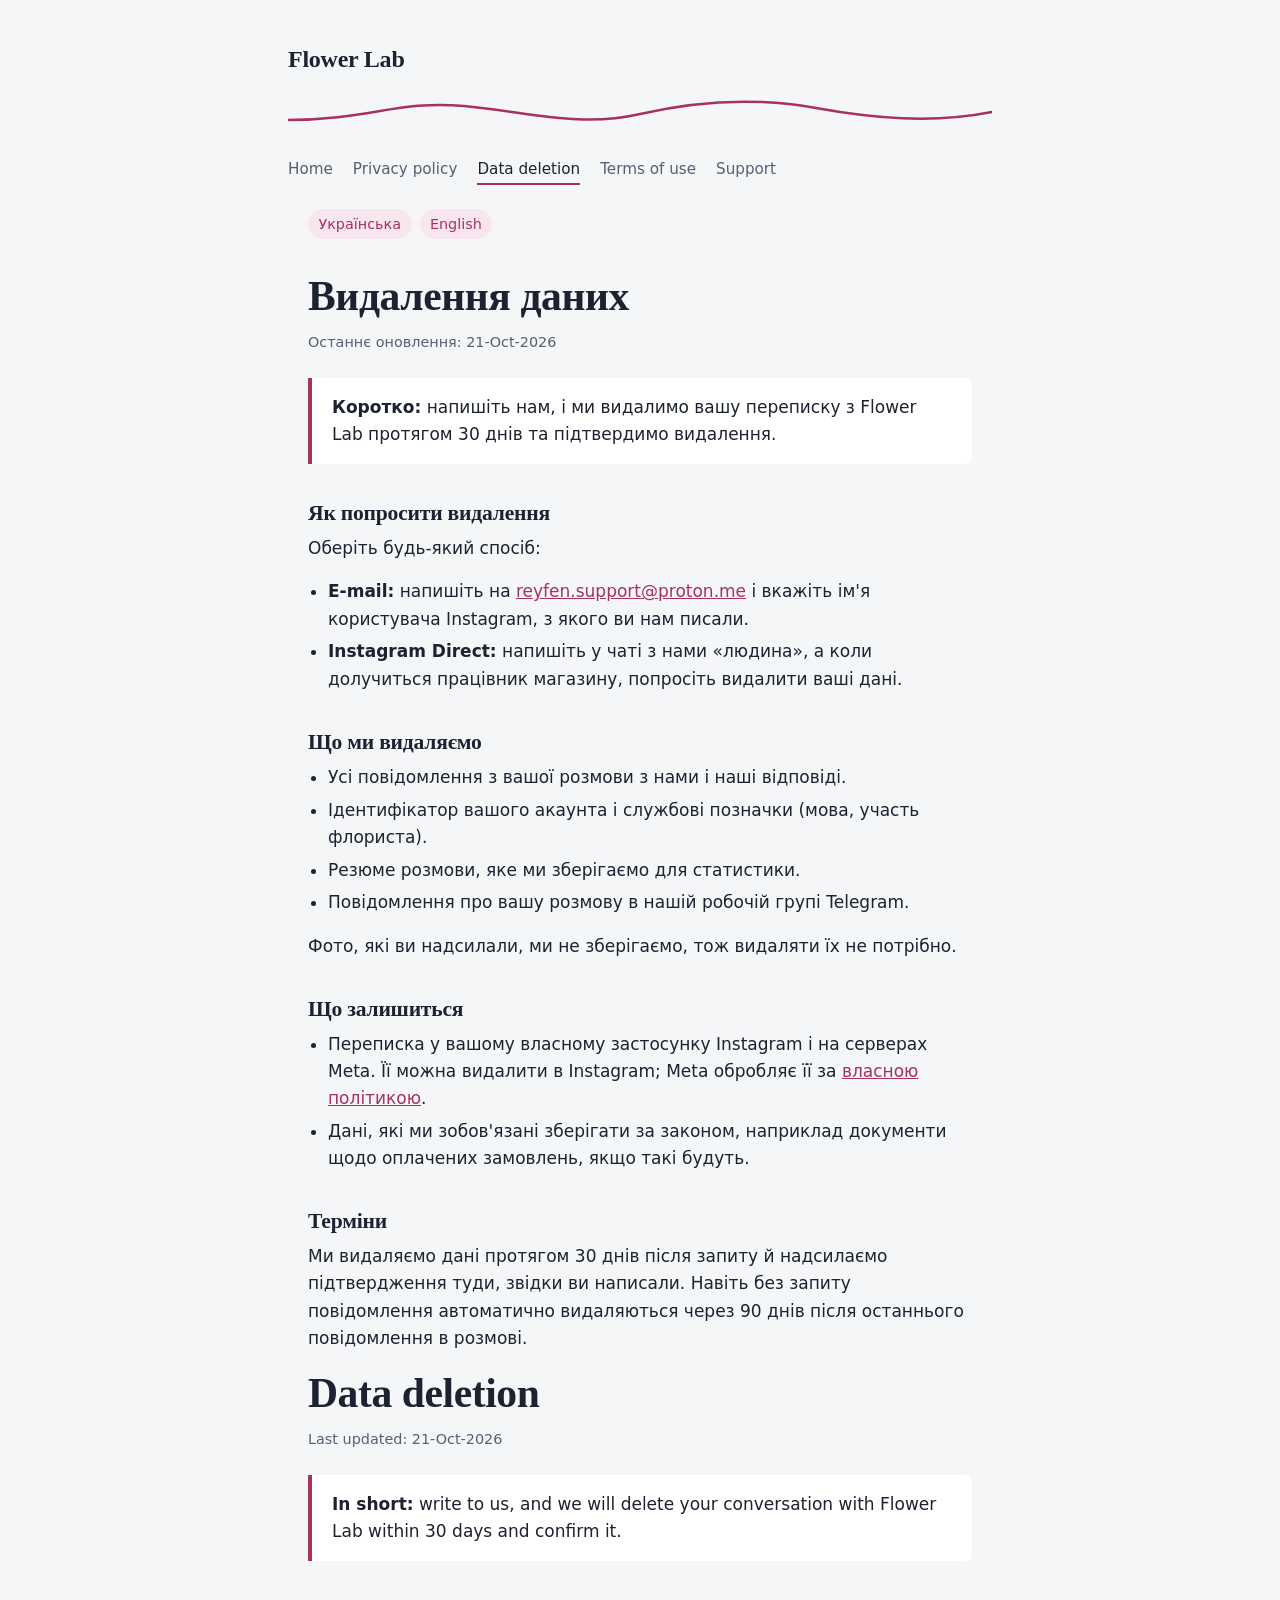
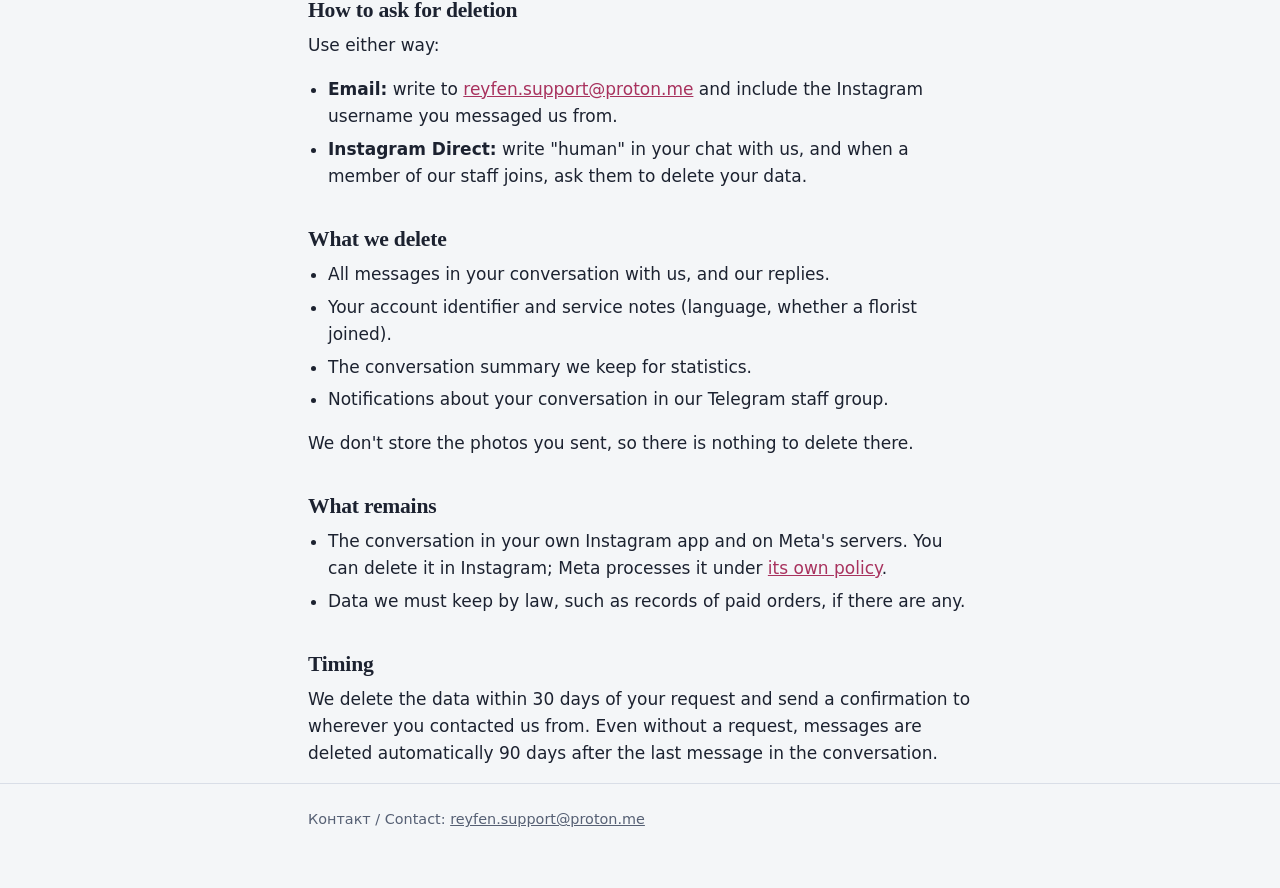
==== data-deletion.html @ 4a2acedc "Add Flower Lab legal pages: privacy, data deletion, terms, support Public pages Meta requires before" ====
<!doctype html>
<html lang="uk">
<head>
  <meta charset="utf-8">
  <meta name="viewport" content="width=device-width, initial-scale=1">
  <title>Data deletion: Flower Lab</title>
  <link rel="stylesheet" href="style.css">
</head>
<body>
  <header class="site-header wrap">
    <a class="brand" href="index.html">Flower Lab</a>
    <svg class="contour" viewBox="0 0 700 48" preserveAspectRatio="none" aria-hidden="true" focusable="false">
      <path d="M0 30 C 80 30, 110 10, 175 16 S 290 38, 350 24 S 470 8, 525 18 S 640 34, 700 22" fill="none" stroke="currentColor" stroke-width="2.5" stroke-linecap="round" vector-effect="non-scaling-stroke"/>
    </svg>
    <nav class="site-nav" aria-label="Site">
      <a href="index.html">Home</a>
      <a href="privacy.html">Privacy policy</a>
      <a href="data-deletion.html" aria-current="page">Data deletion</a>
      <a href="terms.html">Terms of use</a>
      <a href="support.html">Support</a>
    </nav>
  </header>

  <main class="wrap">
    <nav class="lang" aria-label="Language">
      <a href="#uk" hreflang="uk">Українська</a>
      <a href="#en" hreflang="en">English</a>
    </nav>

    <!-- ===================== УКРАЇНСЬКА ===================== -->
    <section id="uk" lang="uk">
      <h1>Видалення даних</h1>
      <p class="updated">Останнє оновлення: 21-Oct-2026</p>

      <div class="summary">
        <p><strong>Коротко:</strong> напишіть нам, і ми видалимо вашу переписку з Flower Lab протягом 30 днів та підтвердимо видалення.</p>
      </div>

      <h2>Як попросити видалення</h2>
      <p>Оберіть будь-який спосіб:</p>
      <ul>
        <li><strong>E-mail:</strong> напишіть на <a href="mailto:reyfen.support@proton.me?subject=Data%20deletion%20request">reyfen.support@proton.me</a> і вкажіть ім'я користувача Instagram, з якого ви нам писали.</li>
        <li><strong>Instagram Direct:</strong> напишіть у чаті з нами «людина», а коли долучиться працівник магазину, попросіть видалити ваші дані.</li>
      </ul>

      <h2>Що ми видаляємо</h2>
      <ul>
        <li>Усі повідомлення з вашої розмови з нами і наші відповіді.</li>
        <li>Ідентифікатор вашого акаунта і службові позначки (мова, участь флориста).</li>
        <li>Резюме розмови, яке ми зберігаємо для статистики.</li>
        <li>Повідомлення про вашу розмову в нашій робочій групі Telegram.</li>
      </ul>
      <p>Фото, які ви надсилали, ми не зберігаємо, тож видаляти їх не потрібно.</p>

      <h2>Що залишиться</h2>
      <ul>
        <li>Переписка у вашому власному застосунку Instagram і на серверах Meta. Її можна видалити в Instagram; Meta обробляє її за <a href="https://privacycenter.instagram.com/policy">власною політикою</a>.</li>
        <li>Дані, які ми зобов'язані зберігати за законом, наприклад документи щодо оплачених замовлень, якщо такі будуть.</li>
      </ul>

      <h2>Терміни</h2>
      <p>Ми видаляємо дані протягом 30 днів після запиту й надсилаємо підтвердження туди, звідки ви написали. Навіть без запиту повідомлення автоматично видаляються через 90 днів після останнього повідомлення в розмові.</p>
    </section>

    <!-- ===================== ENGLISH ===================== -->
    <section id="en" lang="en">
      <h1>Data deletion</h1>
      <p class="updated">Last updated: 21-Oct-2026</p>

      <div class="summary">
        <p><strong>In short:</strong> write to us, and we will delete your conversation with Flower Lab within 30 days and confirm it.</p>
      </div>

      <h2>How to ask for deletion</h2>
      <p>Use either way:</p>
      <ul>
        <li><strong>Email:</strong> write to <a href="mailto:reyfen.support@proton.me?subject=Data%20deletion%20request">reyfen.support@proton.me</a> and include the Instagram username you messaged us from.</li>
        <li><strong>Instagram Direct:</strong> write "human" in your chat with us, and when a member of our staff joins, ask them to delete your data.</li>
      </ul>

      <h2>What we delete</h2>
      <ul>
        <li>All messages in your conversation with us, and our replies.</li>
        <li>Your account identifier and service notes (language, whether a florist joined).</li>
        <li>The conversation summary we keep for statistics.</li>
        <li>Notifications about your conversation in our Telegram staff group.</li>
      </ul>
      <p>We don't store the photos you sent, so there is nothing to delete there.</p>

      <h2>What remains</h2>
      <ul>
        <li>The conversation in your own Instagram app and on Meta's servers. You can delete it in Instagram; Meta processes it under <a href="https://privacycenter.instagram.com/policy">its own policy</a>.</li>
        <li>Data we must keep by law, such as records of paid orders, if there are any.</li>
      </ul>

      <h2>Timing</h2>
      <p>We delete the data within 30 days of your request and send a confirmation to wherever you contacted us from. Even without a request, messages are deleted automatically 90 days after the last message in the conversation.</p>
    </section>
  </main>

  <footer class="site-footer">
    <div class="wrap">
      <p>Контакт / Contact: <a href="mailto:reyfen.support@proton.me">reyfen.support@proton.me</a></p>
    </div>
  </footer>
</body>
</html>
---- style.css ----
/* System fonts only: loading web fonts from a third party would send
   visitors' IP addresses elsewhere, which the privacy policy says we don't do. */
:root {
  color-scheme: light;
  --bg: #f4f6f8;
  --surface: #ffffff;
  --ink: #1c2230;
  --muted: #566074;
  --line: #d9dee7;
  --accent: #a8325e;
  --accent-soft: #f8e6ee;
  --serif: Charter, "Bitstream Charter", "Sitka Text", Cambria, Georgia, serif;
  --sans: system-ui, -apple-system, "Segoe UI", Roboto, "Helvetica Neue", Arial, sans-serif;
}

@media (prefers-color-scheme: dark) {
  :root {
    color-scheme: dark;
    --bg: #12151c;
    --surface: #1a1e27;
    --ink: #e6e8ee;
    --muted: #9aa3b5;
    --line: #2b313d;
    --accent: #f29bbd;
    --accent-soft: #3a2230;
  }
}

* { box-sizing: border-box; }

html { -webkit-text-size-adjust: 100%; }

body {
  margin: 0;
  background: var(--bg);
  color: var(--ink);
  font-family: var(--sans);
  font-size: 1.0625rem;
  line-height: 1.6;
}

.wrap {
  max-width: 44rem;
  margin: 0 auto;
  padding: 0 1.25rem;
}


/* Header: shop name over a single stem-like curve, the one decorative element */
.site-header {
  padding: 2.5rem 0 1.5rem;
}

.brand {
  display: inline-block;
  color: var(--ink);
  text-decoration: none;
  font-family: var(--serif);
  font-size: 1.5rem;
  font-weight: 600;
  letter-spacing: -0.01em;
}

.contour {
  display: block;
  width: 100%;
  height: 48px;
  margin-top: 0.75rem;
  color: var(--accent);
}

.site-nav {
  display: flex;
  flex-wrap: wrap;
  gap: 0.25rem 1.25rem;
  margin-top: 1rem;
  font-size: 0.95rem;
}

.site-nav a {
  color: var(--muted);
  text-decoration: none;
  padding: 0.15rem 0;
  border-bottom: 2px solid transparent;
}

.site-nav a:hover { color: var(--ink); }

.site-nav a[aria-current="page"] {
  color: var(--ink);
  border-bottom-color: var(--accent);
}

.lang {
  display: flex;
  gap: 0.5rem;
  margin: 0 0 2rem;
  font-size: 0.9rem;
}

.lang a {
  color: var(--accent);
  background: var(--accent-soft);
  padding: 0.2rem 0.65rem;
  border-radius: 999px;
  text-decoration: none;
}

main { padding-bottom: 3rem; }

h1, h2, h3 {
  font-family: var(--serif);
  line-height: 1.25;
  letter-spacing: -0.01em;
}

h1 {
  font-size: clamp(1.9rem, 5vw, 2.6rem);
  margin: 0 0 0.5rem;
}

h2 {
  font-size: 1.35rem;
  margin: 2.25rem 0 0.5rem;
}

h3 {
  font-size: 1.1rem;
  margin: 1.5rem 0 0.35rem;
}

p, ul { margin: 0 0 1rem; }

ul { padding-left: 1.25rem; }

li { margin-bottom: 0.35rem; }

a { color: var(--accent); }

a:focus-visible {
  outline: 3px solid var(--accent);
  outline-offset: 2px;
  border-radius: 2px;
}

.lede {
  font-size: 1.2rem;
  color: var(--muted);
  margin-bottom: 1.5rem;
}

.updated {
  color: var(--muted);
  font-size: 0.9rem;
}

/* The short summary at the top of the privacy policy and the data deletion page */
.summary {
  background: var(--surface);
  border-left: 4px solid var(--accent);
  border-radius: 0 6px 6px 0;
  padding: 1rem 1.25rem;
  margin: 1.5rem 0;
}

.summary p:last-child { margin-bottom: 0; }

.details {
  background: var(--surface);
  border: 1px solid var(--line);
  border-radius: 6px;
  padding: 1rem 1.25rem;
}

.details p { margin: 0; }





.site-footer {
  border-top: 1px solid var(--line);
  padding: 1.5rem 0 2.5rem;
  color: var(--muted);
  font-size: 0.9rem;
}

.site-footer a { color: var(--muted); }
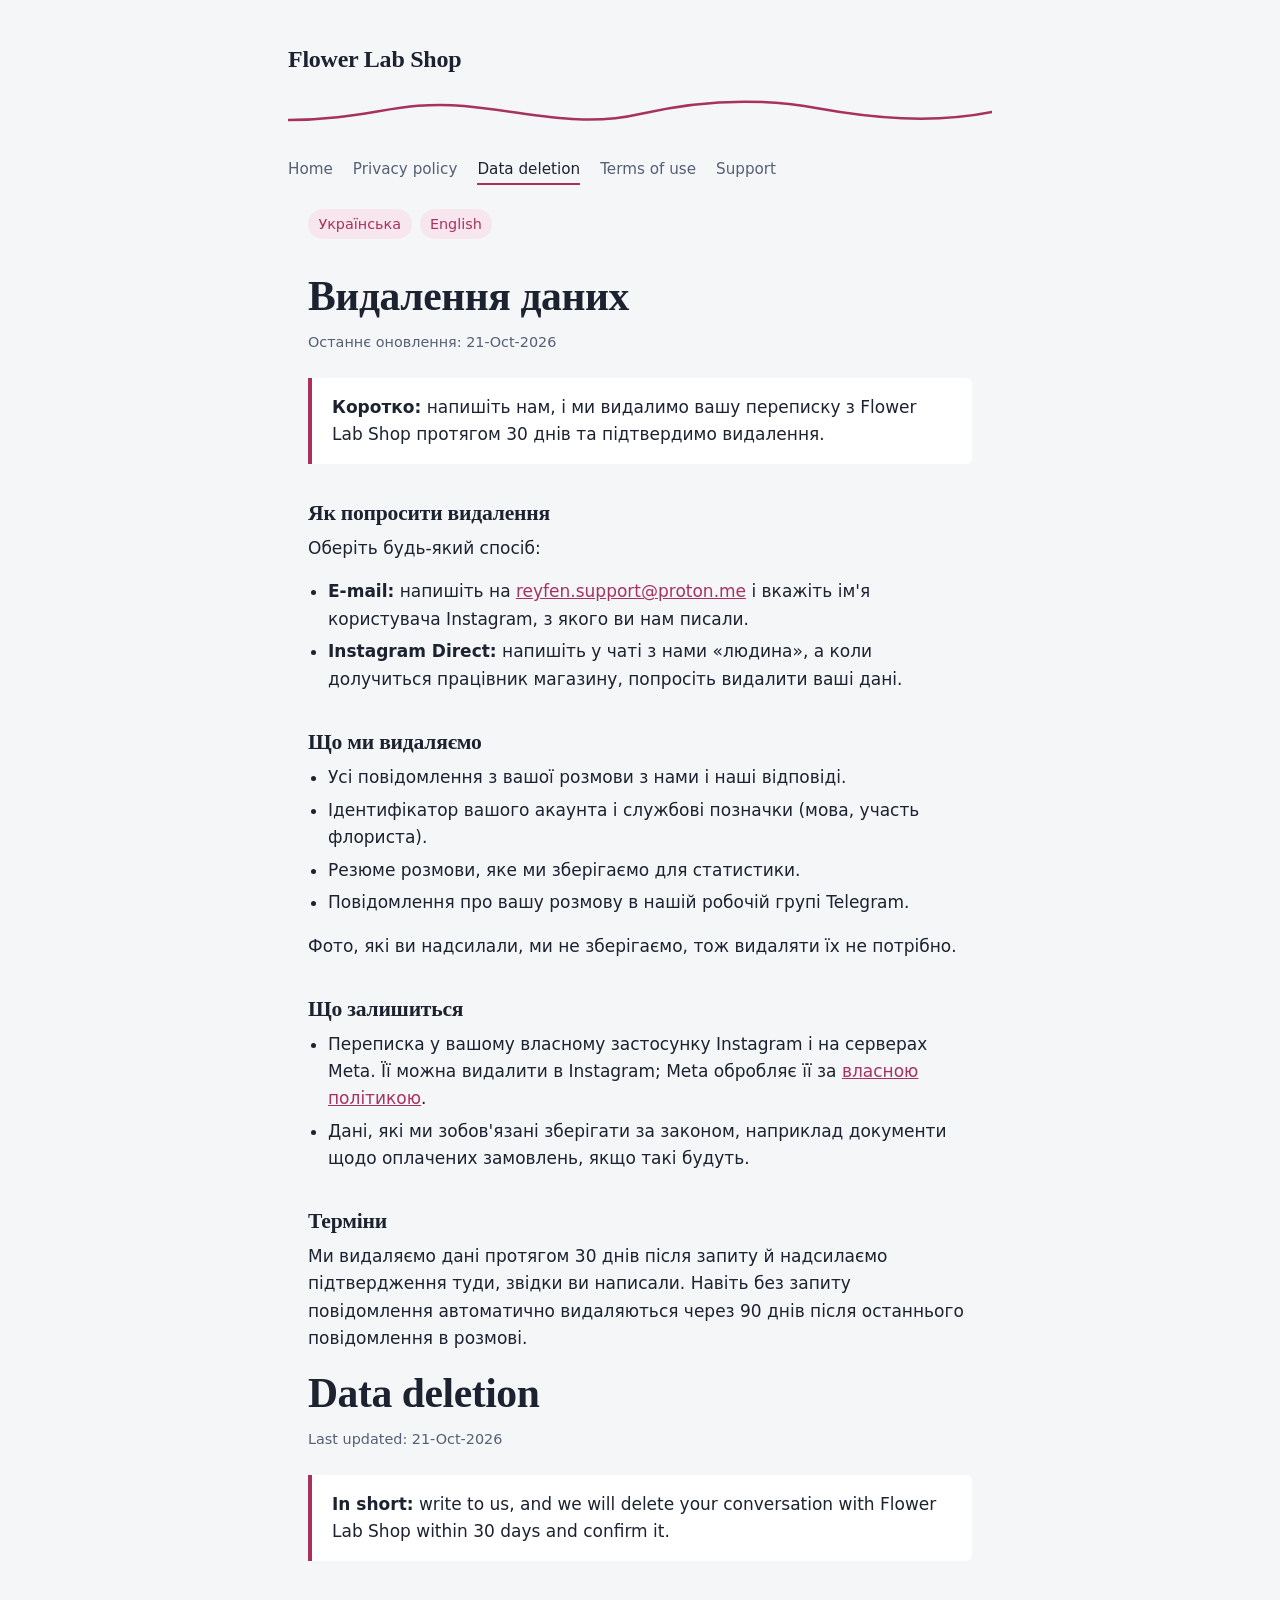
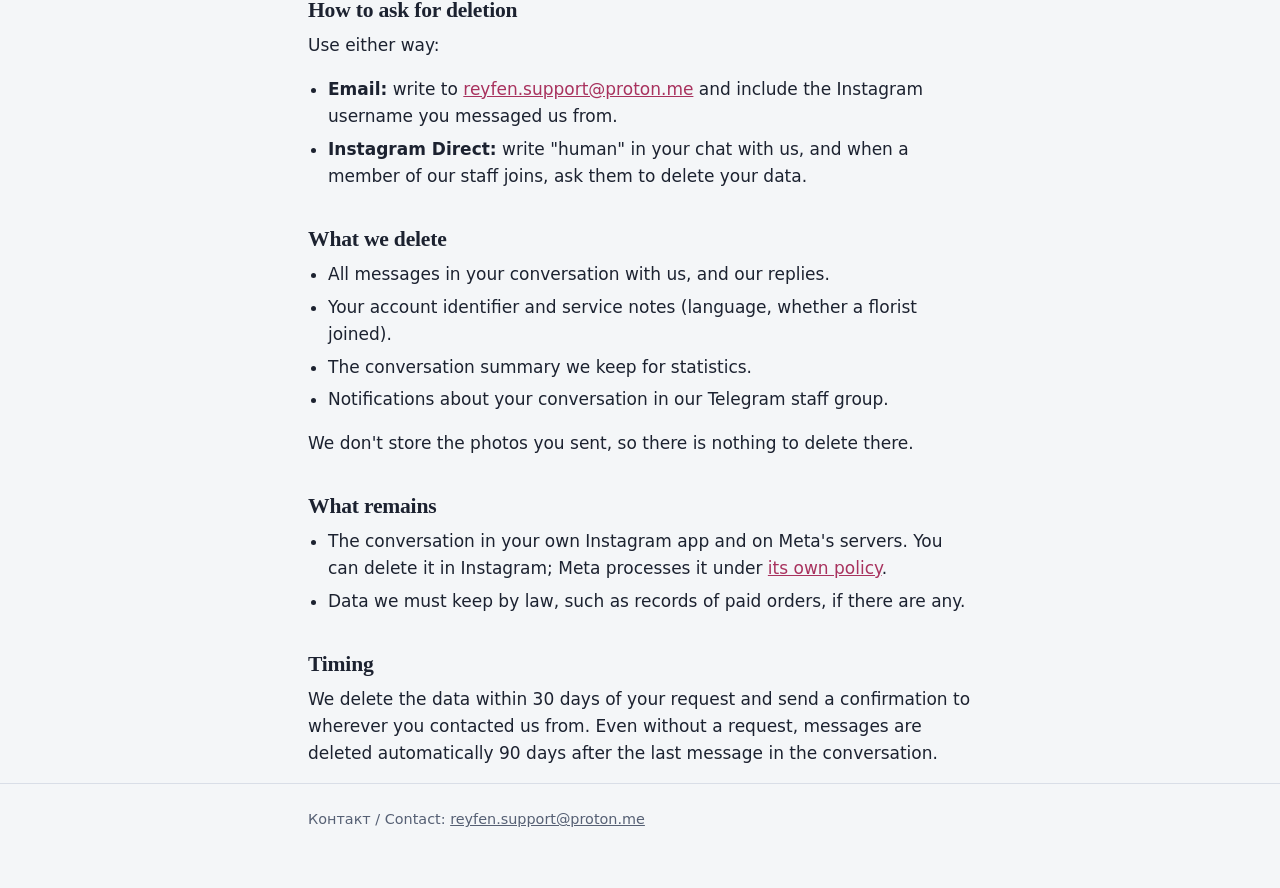
==== commit b8911e95: "Use the name Flower Lab Shop; repo renamed to Flower-Lab-Shop-Legal The owner wants the site to name" ====
--- a/data-deletion.html
+++ b/data-deletion.html
@@ -3,12 +3,12 @@
 <head>
   <meta charset="utf-8">
   <meta name="viewport" content="width=device-width, initial-scale=1">
-  <title>Data deletion: Flower Lab</title>
+  <title>Data deletion: Flower Lab Shop</title>
   <link rel="stylesheet" href="style.css">
 </head>
 <body>
   <header class="site-header wrap">
-    <a class="brand" href="index.html">Flower Lab</a>
+    <a class="brand" href="index.html">Flower Lab Shop</a>
     <svg class="contour" viewBox="0 0 700 48" preserveAspectRatio="none" aria-hidden="true" focusable="false">
       <path d="M0 30 C 80 30, 110 10, 175 16 S 290 38, 350 24 S 470 8, 525 18 S 640 34, 700 22" fill="none" stroke="currentColor" stroke-width="2.5" stroke-linecap="round" vector-effect="non-scaling-stroke"/>
     </svg>
@@ -33,7 +33,7 @@
       <p class="updated">Останнє оновлення: 21-Oct-2026</p>
 
       <div class="summary">
-        <p><strong>Коротко:</strong> напишіть нам, і ми видалимо вашу переписку з Flower Lab протягом 30 днів та підтвердимо видалення.</p>
+        <p><strong>Коротко:</strong> напишіть нам, і ми видалимо вашу переписку з Flower Lab Shop протягом 30 днів та підтвердимо видалення.</p>
       </div>
 
       <h2>Як попросити видалення</h2>
@@ -68,7 +68,7 @@
       <p class="updated">Last updated: 21-Oct-2026</p>
 
       <div class="summary">
-        <p><strong>In short:</strong> write to us, and we will delete your conversation with Flower Lab within 30 days and confirm it.</p>
+        <p><strong>In short:</strong> write to us, and we will delete your conversation with Flower Lab Shop within 30 days and confirm it.</p>
       </div>
 
       <h2>How to ask for deletion</h2>
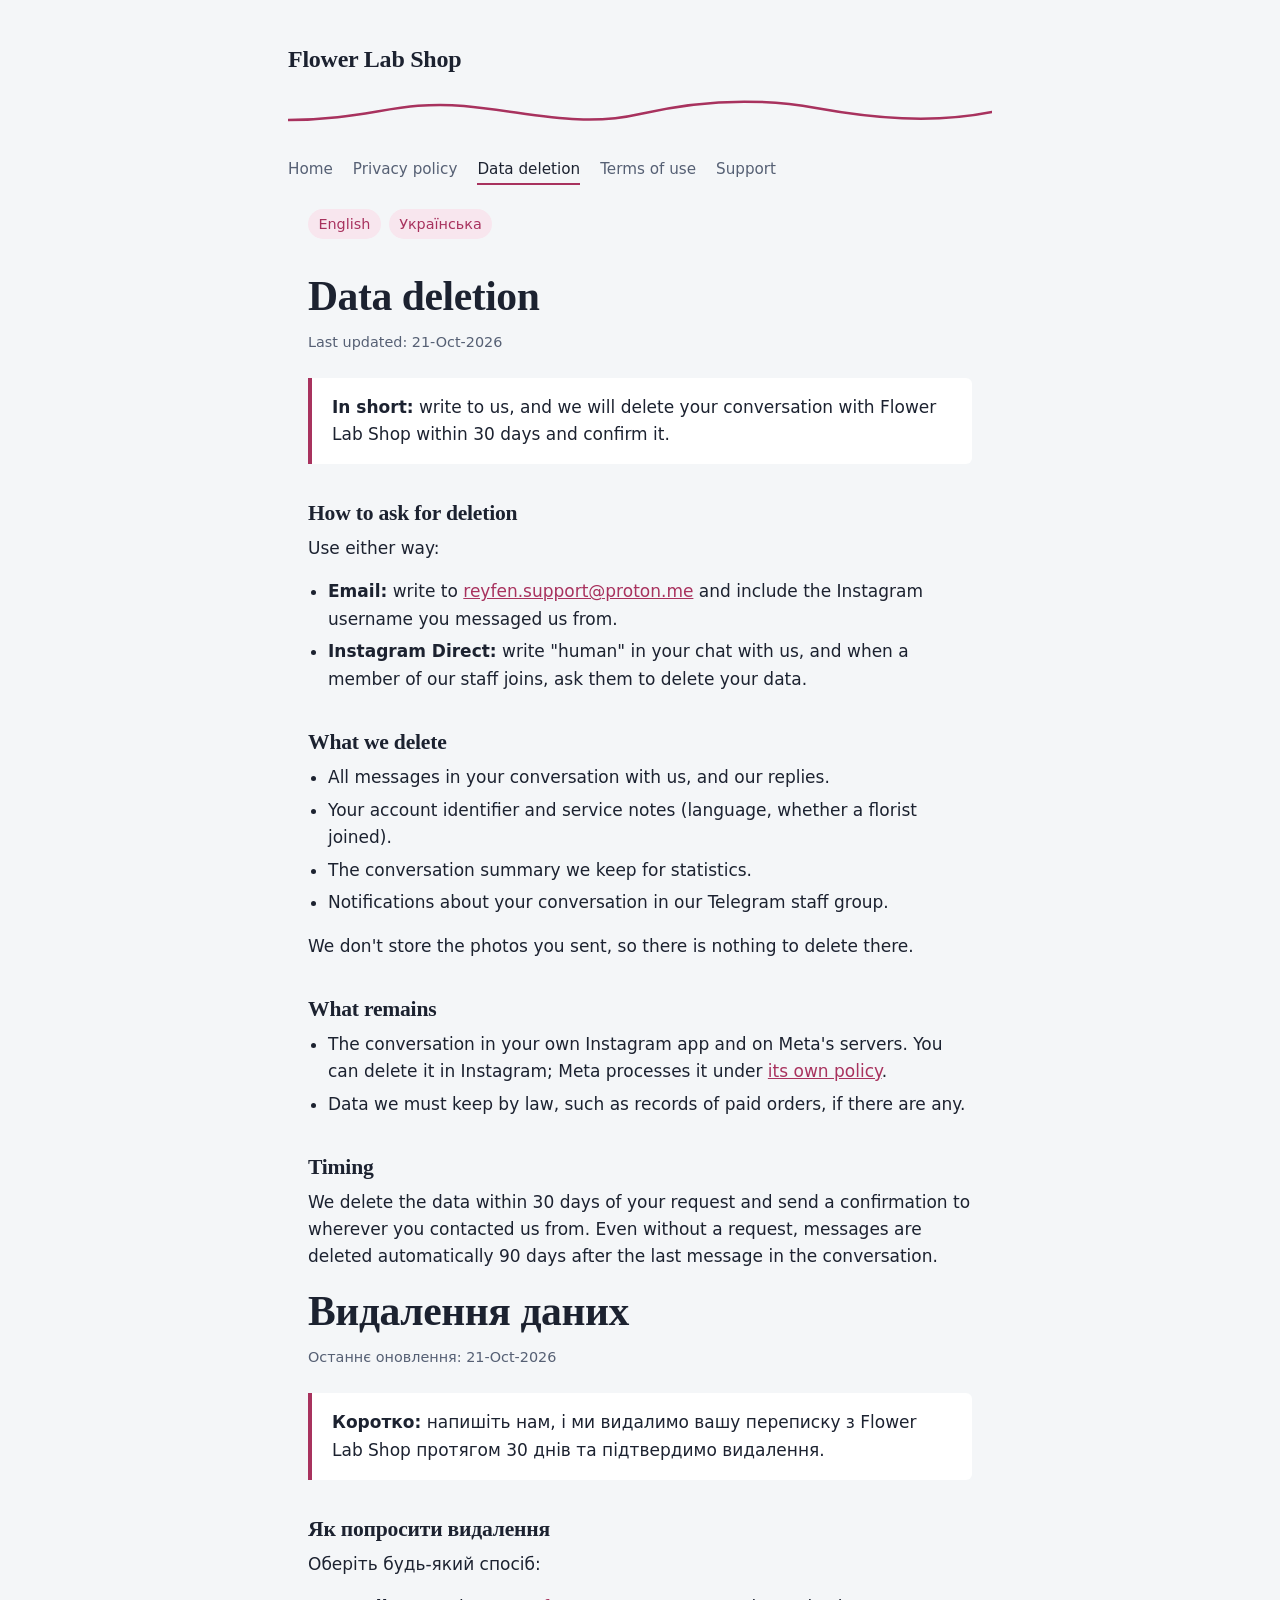
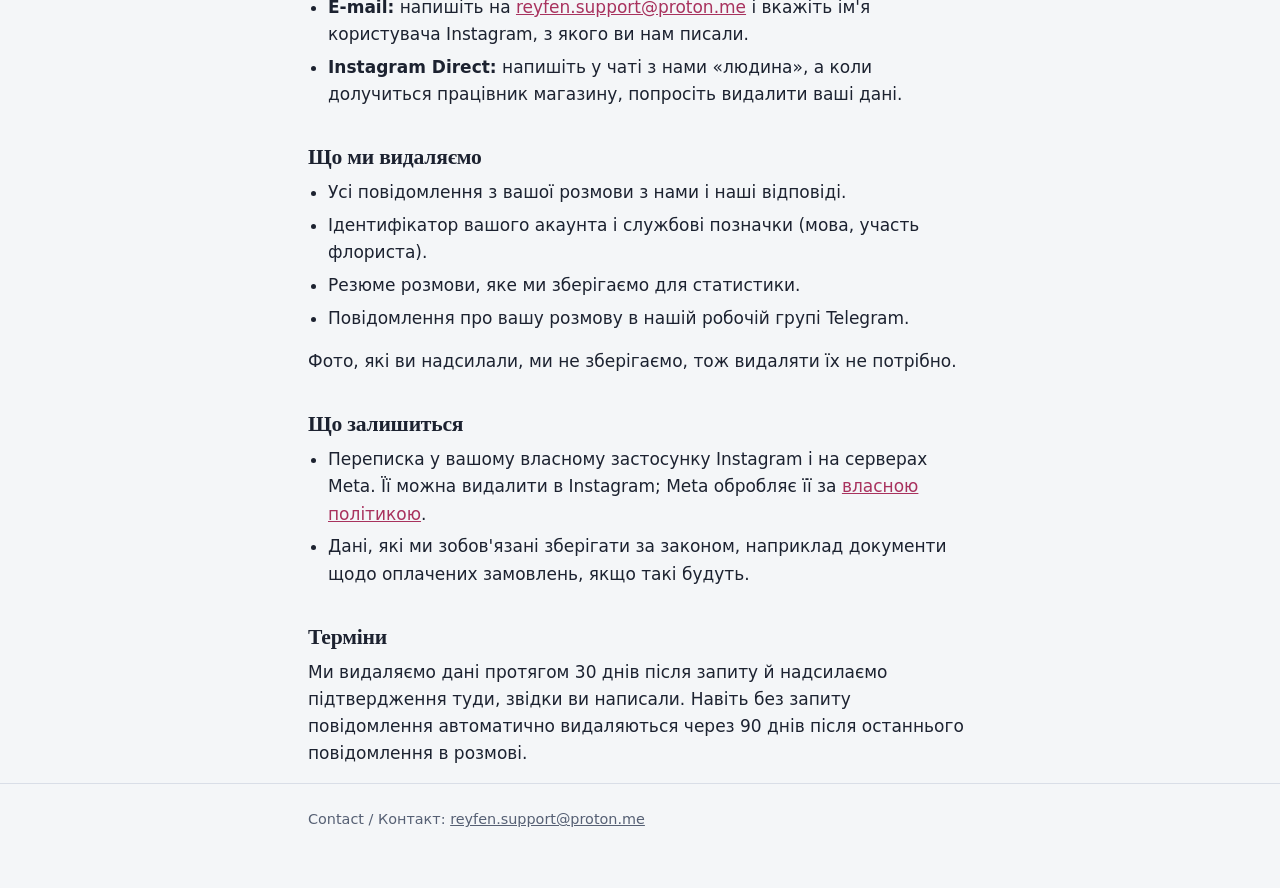
==== commit 5b4c3be5: "Show English first on every page The owner wants English to lead: the English section, the English l" ====
--- a/data-deletion.html
+++ b/data-deletion.html
@@ -1,5 +1,5 @@
 <!doctype html>
-<html lang="uk">
+<html lang="en">
 <head>
   <meta charset="utf-8">
   <meta name="viewport" content="width=device-width, initial-scale=1">
@@ -23,9 +23,45 @@
 
   <main class="wrap">
     <nav class="lang" aria-label="Language">
+      <a href="#en" hreflang="en">English</a>
       <a href="#uk" hreflang="uk">Українська</a>
-      <a href="#en" hreflang="en">English</a>
     </nav>
+
+
+    <!-- ===================== ENGLISH ===================== -->
+    <section id="en" lang="en">
+      <h1>Data deletion</h1>
+      <p class="updated">Last updated: 21-Oct-2026</p>
+
+      <div class="summary">
+        <p><strong>In short:</strong> write to us, and we will delete your conversation with Flower Lab Shop within 30 days and confirm it.</p>
+      </div>
+
+      <h2>How to ask for deletion</h2>
+      <p>Use either way:</p>
+      <ul>
+        <li><strong>Email:</strong> write to <a href="mailto:reyfen.support@proton.me?subject=Data%20deletion%20request">reyfen.support@proton.me</a> and include the Instagram username you messaged us from.</li>
+        <li><strong>Instagram Direct:</strong> write "human" in your chat with us, and when a member of our staff joins, ask them to delete your data.</li>
+      </ul>
+
+      <h2>What we delete</h2>
+      <ul>
+        <li>All messages in your conversation with us, and our replies.</li>
+        <li>Your account identifier and service notes (language, whether a florist joined).</li>
+        <li>The conversation summary we keep for statistics.</li>
+        <li>Notifications about your conversation in our Telegram staff group.</li>
+      </ul>
+      <p>We don't store the photos you sent, so there is nothing to delete there.</p>
+
+      <h2>What remains</h2>
+      <ul>
+        <li>The conversation in your own Instagram app and on Meta's servers. You can delete it in Instagram; Meta processes it under <a href="https://privacycenter.instagram.com/policy">its own policy</a>.</li>
+        <li>Data we must keep by law, such as records of paid orders, if there are any.</li>
+      </ul>
+
+      <h2>Timing</h2>
+      <p>We delete the data within 30 days of your request and send a confirmation to wherever you contacted us from. Even without a request, messages are deleted automatically 90 days after the last message in the conversation.</p>
+    </section>
 
     <!-- ===================== УКРАЇНСЬКА ===================== -->
     <section id="uk" lang="uk">
@@ -61,46 +97,11 @@
       <h2>Терміни</h2>
       <p>Ми видаляємо дані протягом 30 днів після запиту й надсилаємо підтвердження туди, звідки ви написали. Навіть без запиту повідомлення автоматично видаляються через 90 днів після останнього повідомлення в розмові.</p>
     </section>
-
-    <!-- ===================== ENGLISH ===================== -->
-    <section id="en" lang="en">
-      <h1>Data deletion</h1>
-      <p class="updated">Last updated: 21-Oct-2026</p>
-
-      <div class="summary">
-        <p><strong>In short:</strong> write to us, and we will delete your conversation with Flower Lab Shop within 30 days and confirm it.</p>
-      </div>
-
-      <h2>How to ask for deletion</h2>
-      <p>Use either way:</p>
-      <ul>
-        <li><strong>Email:</strong> write to <a href="mailto:reyfen.support@proton.me?subject=Data%20deletion%20request">reyfen.support@proton.me</a> and include the Instagram username you messaged us from.</li>
-        <li><strong>Instagram Direct:</strong> write "human" in your chat with us, and when a member of our staff joins, ask them to delete your data.</li>
-      </ul>
-
-      <h2>What we delete</h2>
-      <ul>
-        <li>All messages in your conversation with us, and our replies.</li>
-        <li>Your account identifier and service notes (language, whether a florist joined).</li>
-        <li>The conversation summary we keep for statistics.</li>
-        <li>Notifications about your conversation in our Telegram staff group.</li>
-      </ul>
-      <p>We don't store the photos you sent, so there is nothing to delete there.</p>
-
-      <h2>What remains</h2>
-      <ul>
-        <li>The conversation in your own Instagram app and on Meta's servers. You can delete it in Instagram; Meta processes it under <a href="https://privacycenter.instagram.com/policy">its own policy</a>.</li>
-        <li>Data we must keep by law, such as records of paid orders, if there are any.</li>
-      </ul>
-
-      <h2>Timing</h2>
-      <p>We delete the data within 30 days of your request and send a confirmation to wherever you contacted us from. Even without a request, messages are deleted automatically 90 days after the last message in the conversation.</p>
-    </section>
   </main>
 
   <footer class="site-footer">
     <div class="wrap">
-      <p>Контакт / Contact: <a href="mailto:reyfen.support@proton.me">reyfen.support@proton.me</a></p>
+      <p>Contact / Контакт: <a href="mailto:reyfen.support@proton.me">reyfen.support@proton.me</a></p>
     </div>
   </footer>
 </body>
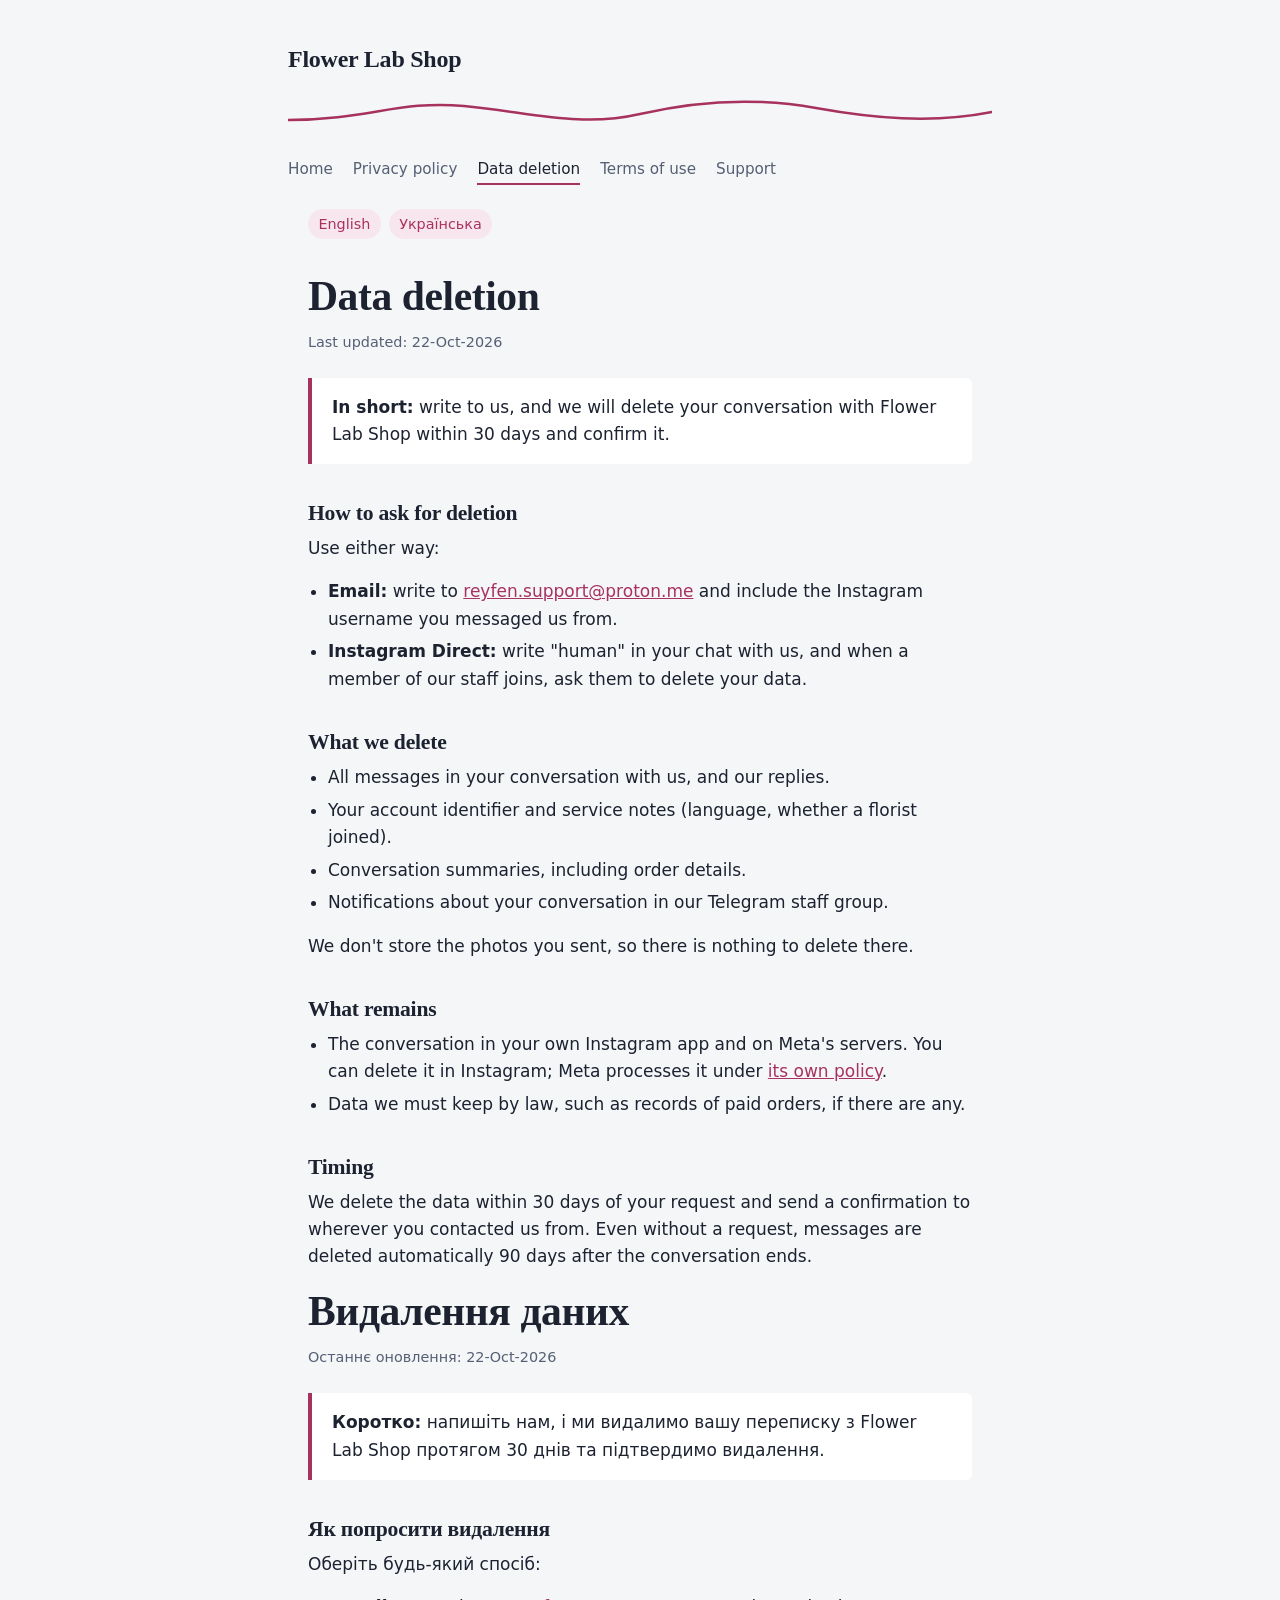
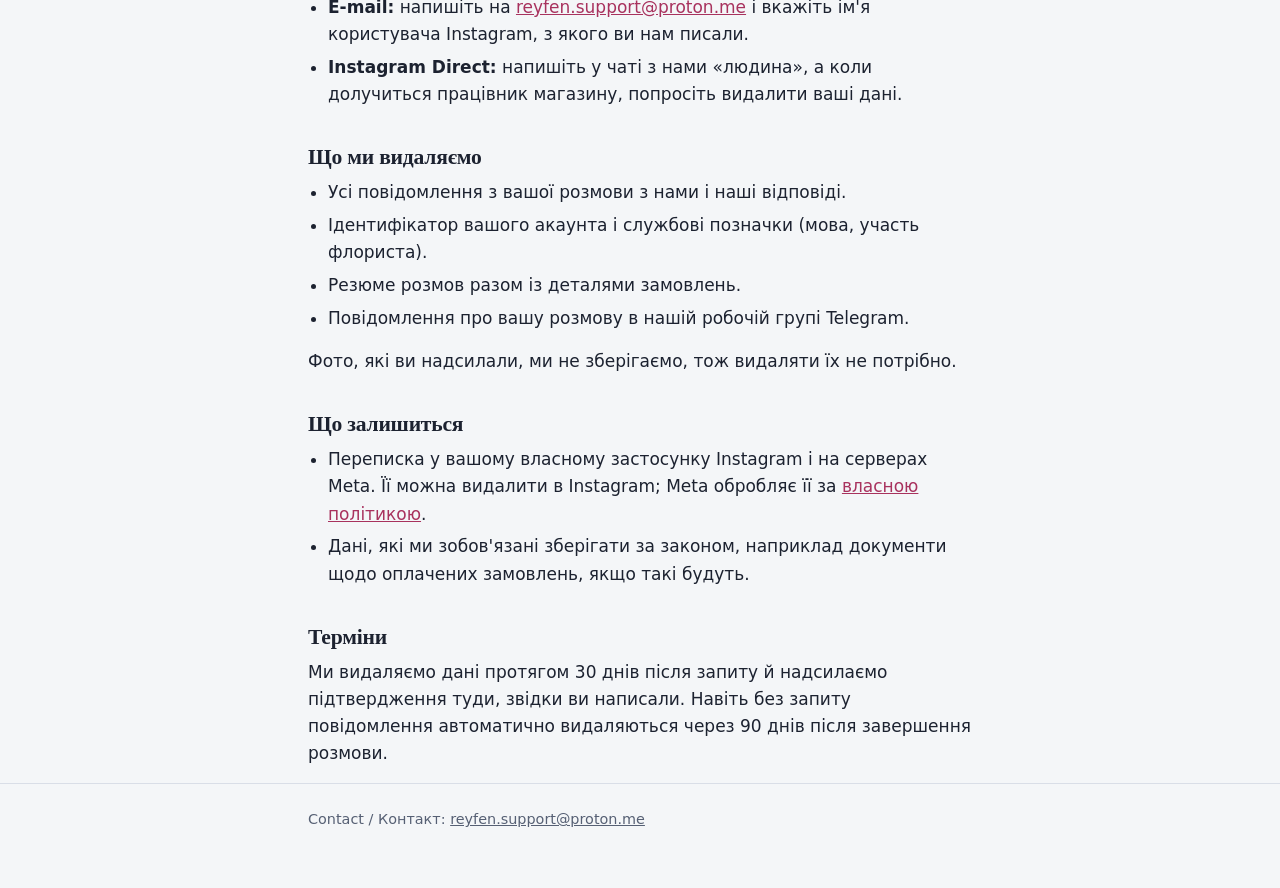
==== commit 87387a0f: "Describe session summaries and order details in the privacy policy The bot now splits chats into ses" ====
--- a/data-deletion.html
+++ b/data-deletion.html
@@ -31,7 +31,7 @@
     <!-- ===================== ENGLISH ===================== -->
     <section id="en" lang="en">
       <h1>Data deletion</h1>
-      <p class="updated">Last updated: 21-Oct-2026</p>
+      <p class="updated">Last updated: 22-Oct-2026</p>
 
       <div class="summary">
         <p><strong>In short:</strong> write to us, and we will delete your conversation with Flower Lab Shop within 30 days and confirm it.</p>
@@ -48,7 +48,7 @@
       <ul>
         <li>All messages in your conversation with us, and our replies.</li>
         <li>Your account identifier and service notes (language, whether a florist joined).</li>
-        <li>The conversation summary we keep for statistics.</li>
+        <li>Conversation summaries, including order details.</li>
         <li>Notifications about your conversation in our Telegram staff group.</li>
       </ul>
       <p>We don't store the photos you sent, so there is nothing to delete there.</p>
@@ -60,13 +60,13 @@
       </ul>
 
       <h2>Timing</h2>
-      <p>We delete the data within 30 days of your request and send a confirmation to wherever you contacted us from. Even without a request, messages are deleted automatically 90 days after the last message in the conversation.</p>
+      <p>We delete the data within 30 days of your request and send a confirmation to wherever you contacted us from. Even without a request, messages are deleted automatically 90 days after the conversation ends.</p>
     </section>
 
     <!-- ===================== УКРАЇНСЬКА ===================== -->
     <section id="uk" lang="uk">
       <h1>Видалення даних</h1>
-      <p class="updated">Останнє оновлення: 21-Oct-2026</p>
+      <p class="updated">Останнє оновлення: 22-Oct-2026</p>
 
       <div class="summary">
         <p><strong>Коротко:</strong> напишіть нам, і ми видалимо вашу переписку з Flower Lab Shop протягом 30 днів та підтвердимо видалення.</p>
@@ -83,7 +83,7 @@
       <ul>
         <li>Усі повідомлення з вашої розмови з нами і наші відповіді.</li>
         <li>Ідентифікатор вашого акаунта і службові позначки (мова, участь флориста).</li>
-        <li>Резюме розмови, яке ми зберігаємо для статистики.</li>
+        <li>Резюме розмов разом із деталями замовлень.</li>
         <li>Повідомлення про вашу розмову в нашій робочій групі Telegram.</li>
       </ul>
       <p>Фото, які ви надсилали, ми не зберігаємо, тож видаляти їх не потрібно.</p>
@@ -95,7 +95,7 @@
       </ul>
 
       <h2>Терміни</h2>
-      <p>Ми видаляємо дані протягом 30 днів після запиту й надсилаємо підтвердження туди, звідки ви написали. Навіть без запиту повідомлення автоматично видаляються через 90 днів після останнього повідомлення в розмові.</p>
+      <p>Ми видаляємо дані протягом 30 днів після запиту й надсилаємо підтвердження туди, звідки ви написали. Навіть без запиту повідомлення автоматично видаляються через 90 днів після завершення розмови.</p>
     </section>
   </main>
 
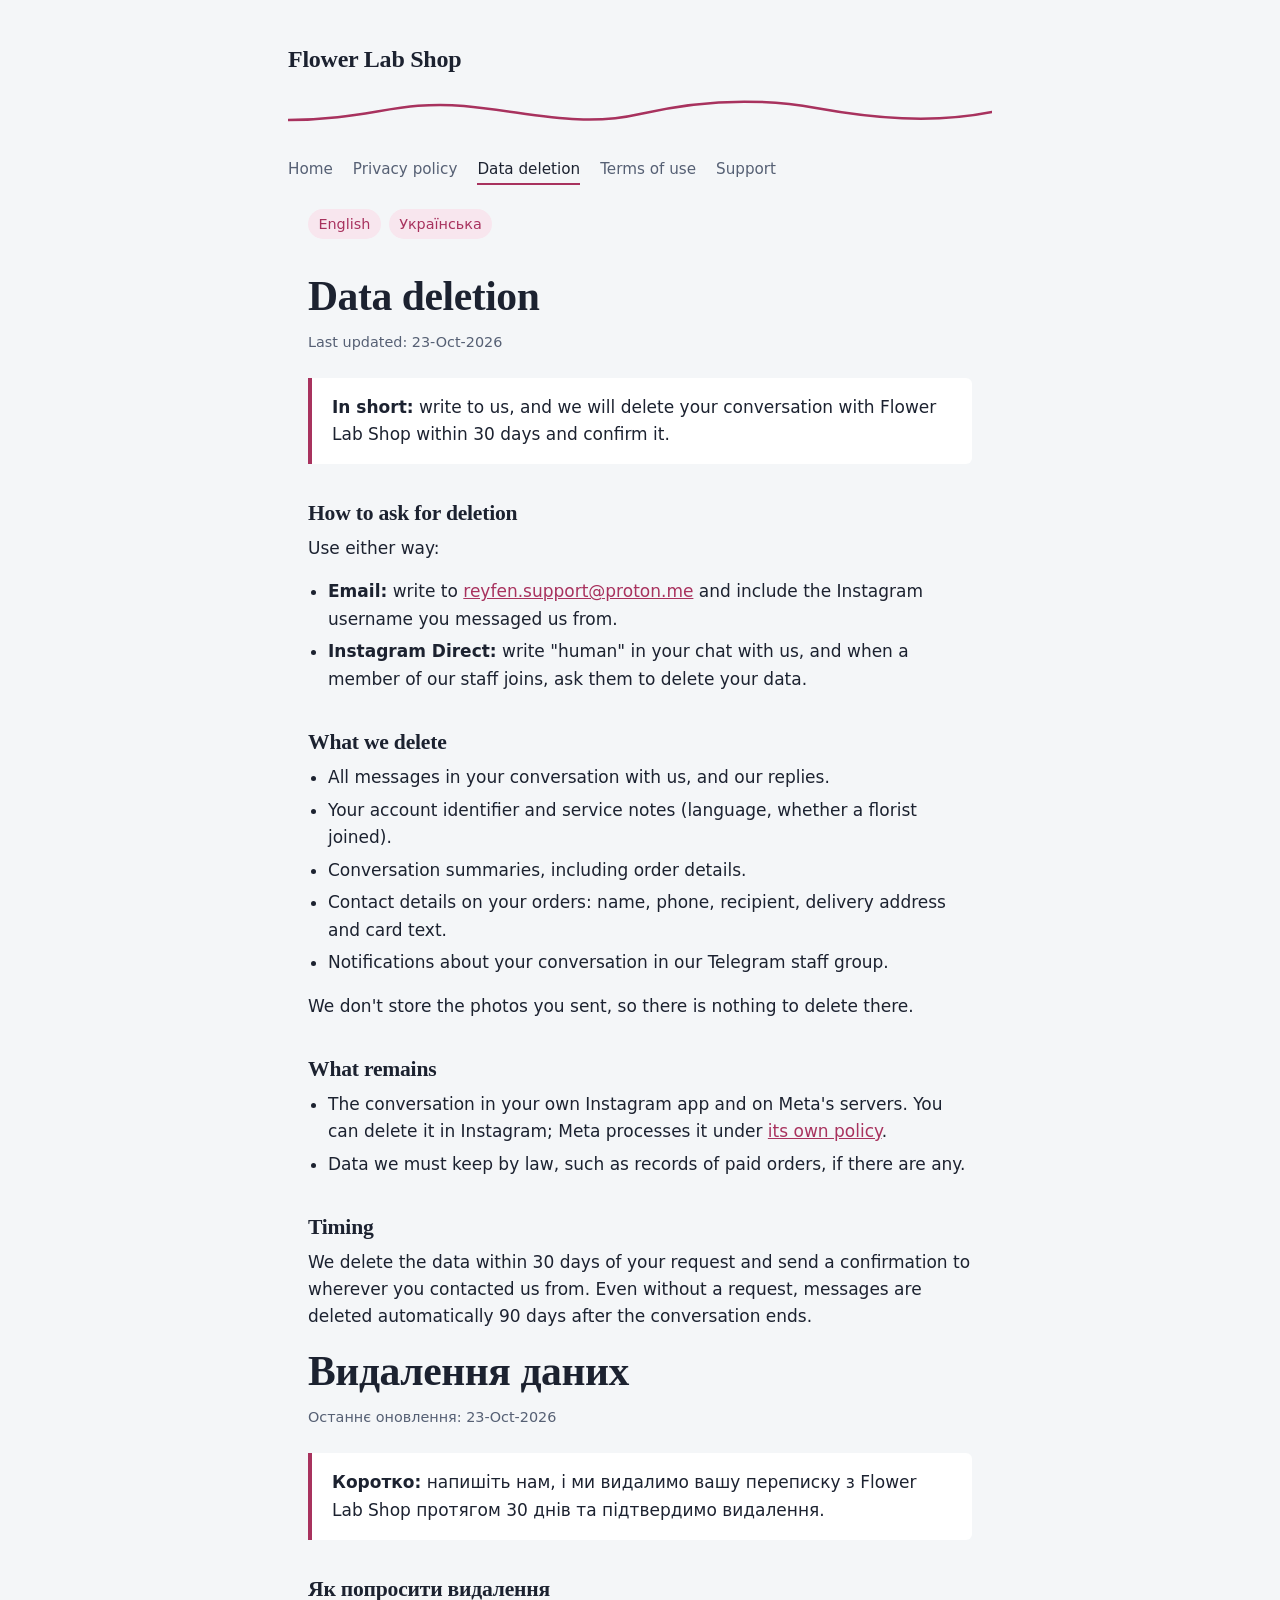
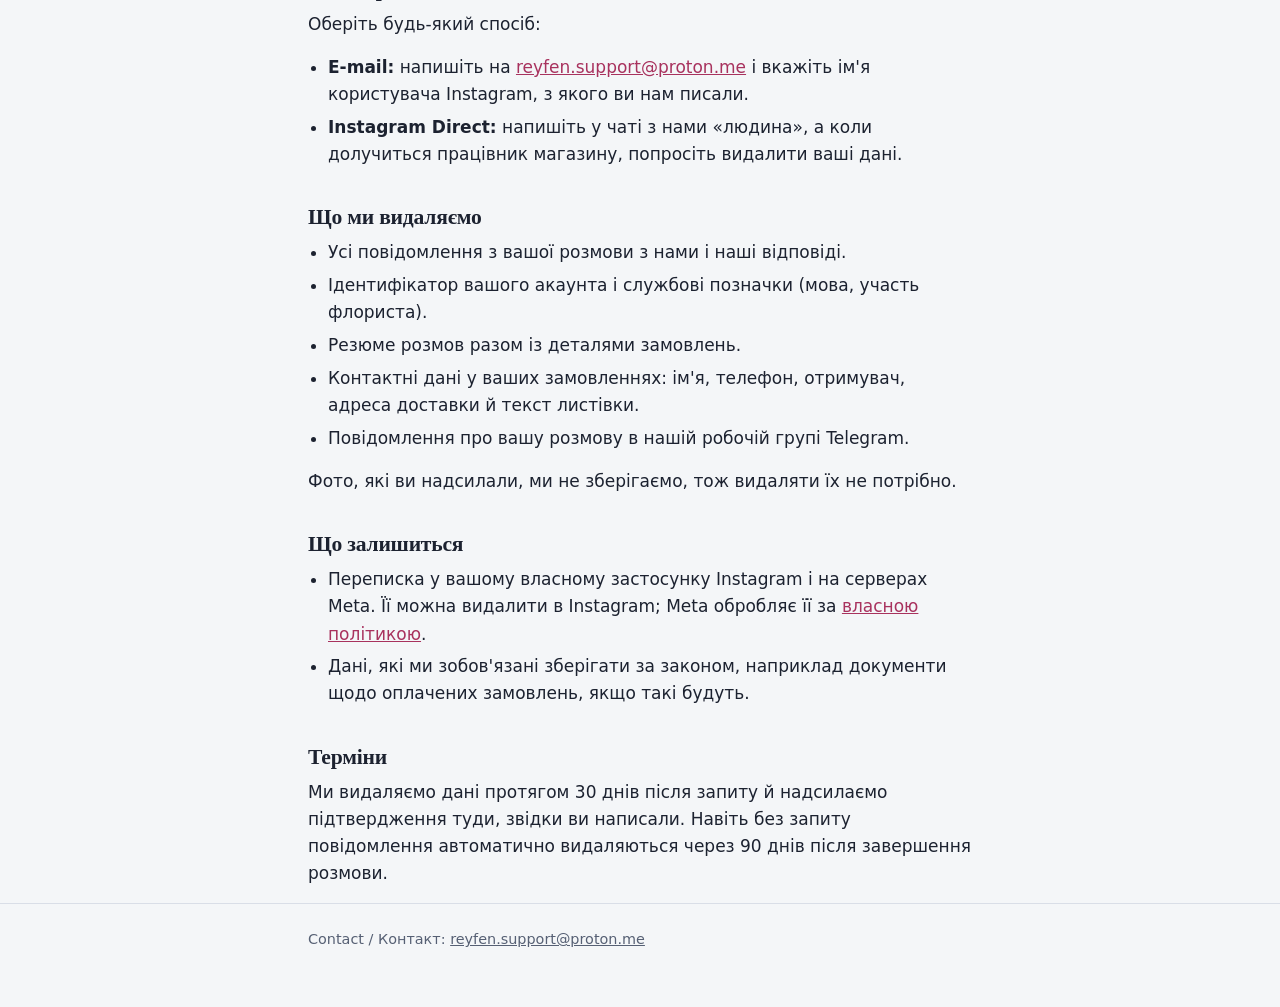
==== commit dc5552d1: "Privacy policy: online payment with monobank, order contact data, voice Before real online payments " ====
--- a/data-deletion.html
+++ b/data-deletion.html
@@ -31,7 +31,7 @@
     <!-- ===================== ENGLISH ===================== -->
     <section id="en" lang="en">
       <h1>Data deletion</h1>
-      <p class="updated">Last updated: 22-Oct-2026</p>
+      <p class="updated">Last updated: 23-Oct-2026</p>
 
       <div class="summary">
         <p><strong>In short:</strong> write to us, and we will delete your conversation with Flower Lab Shop within 30 days and confirm it.</p>
@@ -49,6 +49,7 @@
         <li>All messages in your conversation with us, and our replies.</li>
         <li>Your account identifier and service notes (language, whether a florist joined).</li>
         <li>Conversation summaries, including order details.</li>
+        <li>Contact details on your orders: name, phone, recipient, delivery address and card text.</li>
         <li>Notifications about your conversation in our Telegram staff group.</li>
       </ul>
       <p>We don't store the photos you sent, so there is nothing to delete there.</p>
@@ -66,7 +67,7 @@
     <!-- ===================== УКРАЇНСЬКА ===================== -->
     <section id="uk" lang="uk">
       <h1>Видалення даних</h1>
-      <p class="updated">Останнє оновлення: 22-Oct-2026</p>
+      <p class="updated">Останнє оновлення: 23-Oct-2026</p>
 
       <div class="summary">
         <p><strong>Коротко:</strong> напишіть нам, і ми видалимо вашу переписку з Flower Lab Shop протягом 30 днів та підтвердимо видалення.</p>
@@ -84,6 +85,7 @@
         <li>Усі повідомлення з вашої розмови з нами і наші відповіді.</li>
         <li>Ідентифікатор вашого акаунта і службові позначки (мова, участь флориста).</li>
         <li>Резюме розмов разом із деталями замовлень.</li>
+        <li>Контактні дані у ваших замовленнях: ім'я, телефон, отримувач, адреса доставки й текст листівки.</li>
         <li>Повідомлення про вашу розмову в нашій робочій групі Telegram.</li>
       </ul>
       <p>Фото, які ви надсилали, ми не зберігаємо, тож видаляти їх не потрібно.</p>
